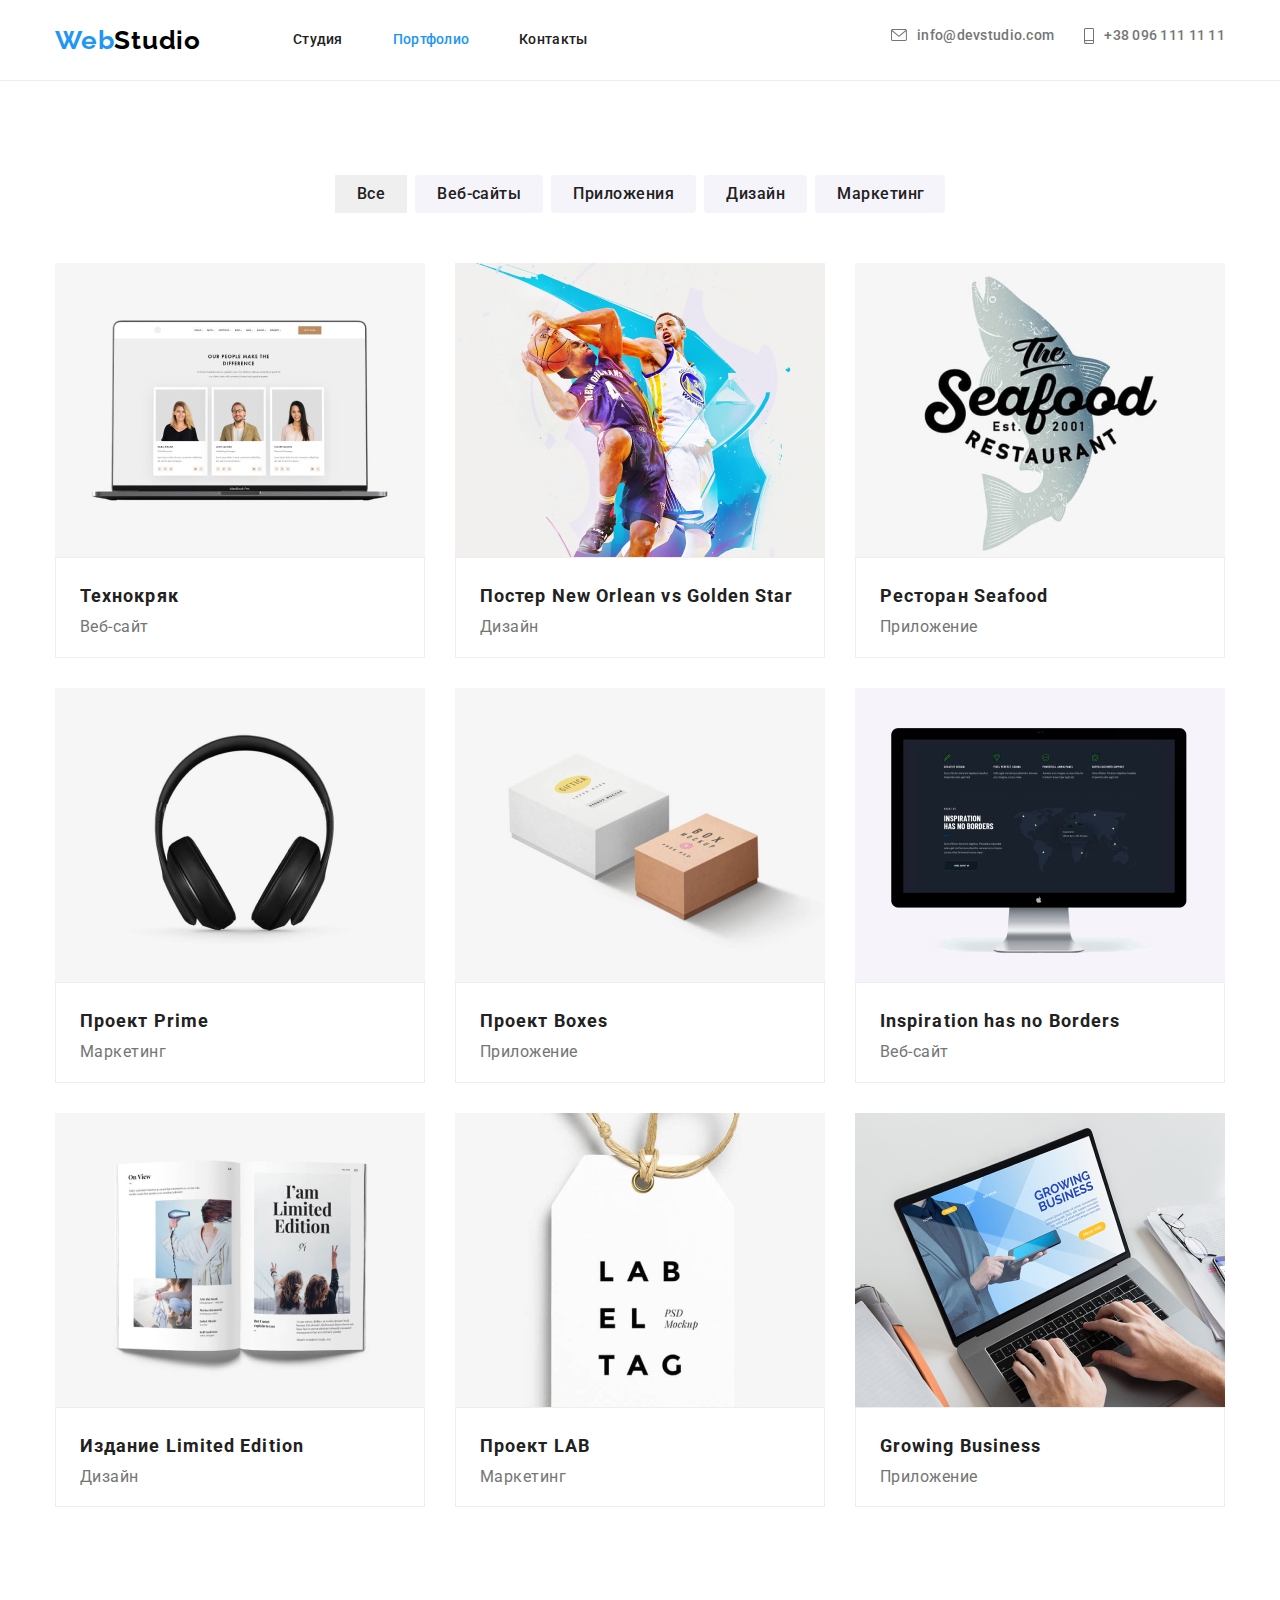
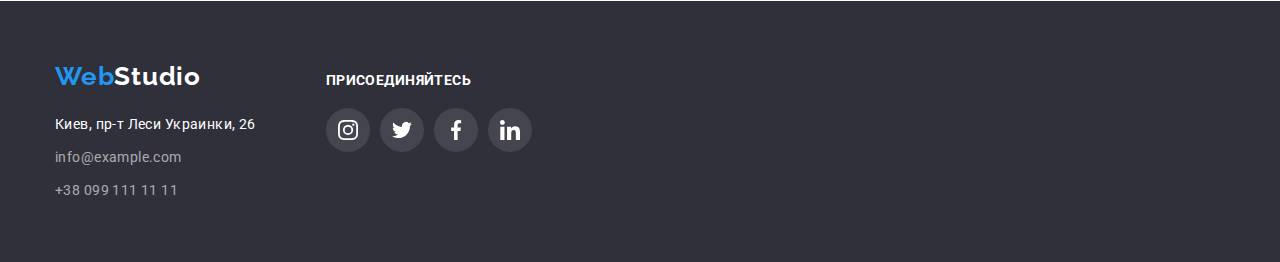
==== portfolio.html @ af6202e0 "hw-005" ====
<!DOCTYPE html>
<html lang="ru">
  <head>
    <meta charset="UTF-8" />
    <meta http-equiv="X-UA-Compatible" content="IE=edge" />
    <meta name="viewport" content="width=device-width, initial-scale=1.0" />
    <title>Portfolio</title>
    <link rel="preconnect" href="https://fonts.googleapis.com" />
    <link rel="preconnect" href="https://fonts.gstatic.com" crossorigin />
    <link
      href="https://fonts.googleapis.com/css2?family=Raleway:wght@400;700&family=Roboto:wght@400;500;700;900&display=swap"
      rel="stylesheet"
    />
    <link
      rel="stylesheet"
      href="https://cdnjs.cloudflare.com/ajax/libs/modern-normalize/1.1.0/modern-normalize.min.css"
    />
    <link rel="stylesheet" href="./css/styles.css" />
  </head>
  <body class="page">
    <!-- Heder section -->
    <header class="header">
      <div class="container main-nav">
        <nav class="header-nav">
          <a class="logo-link" href="" lang="en">Web<span class="accent">Studio</span></a>
          <ul class="header-list">
            <li class="header-item">
              <a class="header-link" href="./">Студия</a>
            </li>
            <li class="header-item">
              <a class="header-link current" href="./portfolio.html">Портфолио</a>
            </li>
            <li class="header-item">
              <a class="header-link" href="./">Контакты</a>
            </li>
          </ul>
        </nav>
        <ul class="kontakt">
          <li class="mail">
            <a class="header-mail" href="mailto:info@devstudio.com"
              ><svg class="envelope" aria-label="icon">
                <use href="./images/sprite.svg#envelope"></use></svg
              >info@devstudio.com
            </a>
          </li>
          <li class="item">
            <a class="header-phone" href="tel:+380961111111"
              ><svg class="smartphone" aria-label="icon">
                <use href="./images/sprite.svg#smartphone"></use></svg
              >+38 096 111 11 11
            </a>
          </li>
        </ul>
      </div>
    </header>

    <!-- Main section -->

    <main>
      <!-- Portfolio section -->

      <section class="img-portfolio">
        <div class="container">
          <ul class="list-but">
            <li><button class="all button current" type="button">Все</button></li>
            <li><button class="web button current" type="button">Веб-сайты</button></li>
            <li><button class="app button current" type="button">Приложения</button></li>
            <li><button class="dis button current" type="button">Дизайн</button></li>
            <li><button class="markt button current" type="button">Маркетинг</button></li>
          </ul>
        </div>
        <div class="img-container container">
          <ul class="img-list">
            <li>
              <a class="border">
                <img class="picture" src="./images/works/img.jpeg" alt="ноутбук" width="370" />
                <div class="textbild">
                  <h2 class="site">Технокряк</h2>
                  <p class="profession" lang="ru">Веб-сайт</p>
                </div>
              </a>
            </li>
            <li>
              <a class="border">
                <img
                  class="picture"
                  src="./images/works/poster.jpeg"
                  alt="баскетболисты"
                  width="370"
                />
                <div class="textbild">
                  <h2 class="site">Постер New Orlean vs Golden Star</h2>
                  <p class="profession" lang="en">Дизайн</p>
                </div>
              </a>
            </li>
            <li>
              <a class="border">
                <img
                  class="picture"
                  src="./images/works/restourant.jpeg"
                  alt="баскетболисты"
                  width="370"
                />
                <div class="textbild">
                  <h2 class="site">Ресторан Seafood</h2>
                  <p class="profession" lang="en">Приложение</p>
                </div>
              </a>
            </li>
            <li>
              <a class="border">
                <img class="picture" src="./images/works/prime.jpeg" alt="наушники" width="370" />
                <div class="textbild">
                  <h2 class="site">Проект Prime</h2>
                  <p class="profession" lang="en">Маркетинг</p>
                </div>
              </a>
            </li>
            <li>
              <a class="border">
                <img
                  class="picture"
                  src="./images/works/boxes.jpeg"
                  alt="две коробки"
                  width="370"
                />
                <div class="textbild">
                  <h2 class="site">Проект Boxes</h2>
                  <p class="profession" lang="en">Приложение</p>
                </div>
              </a>
            </li>
            <li>
              <a class="border">
                <img
                  class="picture"
                  src="./images/works/inspiration.jpeg"
                  alt="компьютер"
                  width="370"
                />
                <div class="textbild">
                  <h2 class="site">Inspiration has no Borders</h2>
                  <p class="profession" lang="en">Веб-сайт</p>
                </div>
              </a>
            </li>
            <li>
              <a class="border">
                <img class="picture" src="./images/works/izdanie.jpeg" alt="книга" width="370" />
                <div class="textbild">
                  <h2 class="site">Издание Limited Edition</h2>
                  <p class="profession" lang="en">Дизайн</p>
                </div>
              </a>
            </li>
            <li>
              <a class="border">
                <img
                  class="picture"
                  src="./images/works/lab.jpeg"
                  alt="бирка с логотипом"
                  width="370"
                />
                <div class="textbild">
                  <h2 class="site">Проект LAB</h2>
                  <p class="profession" lang="en">Маркетинг</p>
                </div>
              </a>
            </li>
            <li>
              <a class="border">
                <img
                  class="picture"
                  src="./images/works/growing-business.jpeg"
                  alt="ноутбук"
                  width="370"
                />
                <div class="textbild">
                  <h2 class="site">Growing Business</h2>
                  <p class="profession" lang="en">Приложение</p>
                </div>
              </a>
            </li>
          </ul>
        </div>
      </section>
    </main>
    <!-- Footer section -->
    <footer class="footer">
      <div class="container footer-positions">
        <div>
          <a class="logo-link-footer" href="" lang="en"
            >Web<span class="logo-accent">Studio</span></a
          >
          <address class="address">
            <p class="add">Киев, пр-т Леси Украинки, 26</p>
            <ul>
              <li class="mail">
                <a class="address-mail" href="mailto:info@example.com">info@example.com</a>
              </li>
              <li><a class="address-phone" href="tel:+380991111111">+38 099 111 11 11</a></li>
            </ul>
          </address>
        </div>
        <div class="footer-sociallist">
          <p class="soc-client">ПРИСОЕДИНЯЙТЕСЬ</p>
          <ul class="footer-icon-social">
            <li class="footer-social-list">
              <a class="footer-social-list-link">
                <svg class="footer-icon-svg" lang="en" aria-label="logo company">
                  <use href="./images/sprite.svg#instagram-1"></use>
                </svg>
              </a>
              <a class="footer-social-list-link">
                <svg class="footer-icon-svg" lang="en" aria-label="logo company">
                  <use href="./images/sprite.svg#twitter-1"></use>
                </svg>
              </a>
              <a class="footer-social-list-link">
                <svg class="footer-icon-svg" lang="en" aria-label="logo company">
                  <use href="./images/sprite.svg#facebook-1"></use>
                </svg>
              </a>
              <a class="footer-social-list-link">
                <svg class="footer-icon-svg" lang="en" aria-label="logo company">
                  <use href="./images/sprite.svg#linkedin-1"></use>
                </svg>
              </a>
            </li>
          </ul>
        </div>
      </div>
    </footer>
    <div>
      <ul>
        <li></li>
      </ul>
    </div>
  </body>
</html>
---- css/styles.css ----
html {
  box-sizing: border-box;
}

*,
*::before,
*::after {
  box-sizing: inherit;
}
/* resset */
h1,
h2,
h3,
h4,
p {
  margin-top: 0;
  margin-bottom: 0;
}

ul,
ol {
  margin-top: 0;
  margin-bottom: 0;
  padding-left: 0;
}

button {
  cursor: pointer;
}

.list {
  list-style: none;
}

.link {
  text-decoration: none;
}

/* resset */
ul {
  padding: 0;
  margin: 0;
  list-style: none;
}

:root {
  --background-dark-grey: #2f303a;
  --grey-color: #757575;
  --blue-logo-color: #2196f3;
  --dark-logo-color: #000000;
  --white-color: #ffffff;
  --current-color-dark: #212121;
  --light-gray-backg: #f5f4fa;
  --footer-primary-color: rgba(255, 255, 255, 0.6);
}

body {
  background-color: #ffffff;
  font-family: 'Raleway', sans-serif;
  font-family: 'Roboto', sans-serif;
}

/* =========== Header =============*/

.logo-link {
  width: 145px;
  font-family: 'Raleway';
  font-style: normal;
  font-weight: 700;
  font-size: 26px;
  line-height: 1.19;
  /* identical to box height */

  letter-spacing: 0.03em;
  text-decoration: none;
  margin-right: 93px;

  color: var(--blue-logo-color);
}
.accent {
  font-family: 'Raleway';
  font-style: normal;
  font-weight: 700;
  font-size: 26px;
  line-height: 1.19;
  /* identical to box height */

  letter-spacing: 0.03em;
  color: var(--dark-logo-color);
}
.header-link,
.header-mail,
.header-phone,
.address-mail,
.address-phone {
  text-decoration: none;
  color: var(--current-color-dark);
}
/* header-nav */

.header-link {
  font-family: 'Roboto';
  font-style: normal;
  font-weight: 500;
  font-size: 14px;
  line-height: 1.14;
  letter-spacing: 0.02em;

  color: var(--current-color-dark);
}
.header-link:hover,
:focus {
  color: var(--blue-logo-color);
}
.header-item .current {
  color: var(--blue-logo-color);
}
.envelope {
  margin-right: 10px;
  width: 16px;
  height: 12px;
  fill: currentColor;
}
.smartphone {
  margin-right: 10px;
  width: 10px;
  height: 16px;
  fill: currentColor;
}

.header-mail:hover,
.header-mail:focus,
.header-phone:hover,
.header-phone:focus {
  color: var(--blue-logo-color);
}

.header-mail {
  display: flex;
  align-items: center;
  font-family: 'Roboto';
  font-style: normal;
  font-weight: 500;
  font-size: 14px;
  line-height: 1.14;
  letter-spacing: 0.02em;
  margin-right: 30px;
  color: var(--grey-color);
}

.header-phone {
  display: flex;
  align-items: center;
  font-family: 'Roboto';
  font-style: normal;
  font-weight: 500;
  font-size: 14px;
  line-height: 1.14;
  letter-spacing: 0.02em;

  color: var(--grey-color);
}

.header-list .header-item:not(:last-child) {
  margin-right: 50px;
}

.kontakt {
  display: flex;
  margin-left: auto;
}
.kontakt .item + .item {
  margin-left: 50px;
}

.main-nav {
  display: flex;
  align-items: center;
}

.pege-header-container {
  display: flex;
  align-items: center;
}

.header-nav {
  display: flex;
  align-items: center;
}

.header-list .header-link {
  display: block;
  padding-top: 32px;
  padding-bottom: 32px;
}

.header-list {
  display: flex;
}

.container {
  width: 1200px;
  padding-left: 15px;
  padding-right: 15px;
  margin-left: auto;
  margin-right: auto;
}

/* =========== Header =============*/

/* ====== Section Hero ========== */

.hero {
  background-color: #c4c4c4;
  background-repeat: no-repeat;
  background-position: center;
  background-size: cover;
  background-image: linear-gradient(to right, rgba(47, 48, 58, 0.4), rgba(47, 48, 58, 0.4)),
    url(../images/header.jpeg);
}
.hero-title {
  margin-top: 0;
  margin-bottom: 0;
  font-family: 'Roboto';
  font-style: normal;
  font-weight: 900;
  font-size: 44px;
  line-height: 1.36;
  /* or 136% */

  letter-spacing: 0.06em;
  text-transform: uppercase;

  color: var(--white-color);
}

/* button */
.hero-btn {
  color: var(--white-color);
  background: var(--blue-logo-color);
  box-shadow: 0px 4px 4px rgba(0, 0, 0, 0.15);
}

.hero-btn {
  border: none;
  border-radius: 4px;
  padding: 10px 32px;
  display: inline-block;
  min-width: 200px;
  min-height: 50px;
  text-align: center;
  font-family: 'Roboto';
  font-style: normal;
  font-weight: 700;
  font-size: 16px;
  line-height: 30px;
}
.hero-btn:hover,
.hero-btn:focus {
  background: #138cef;
}

.hero {
  max-width: 1600px;
  height: 600px;
  margin-left: auto;
  margin-right: auto;
  padding-top: 200px;
  padding-bottom: 200px;
  text-align: center;
}

.hero-title {
  text-align: center;
  width: 696px;
  margin-left: auto;
  margin-right: auto;
  margin-bottom: 30px;
}

/* ====== Section Hero ========== */

/* ======== Section about ======== */
.about,
.about-team,
.team,
.regular-clients {
  padding-top: 94px;
  padding-bottom: 94px;
}
.about-team {
  padding-top: 0;
}
.about-title {
  padding: 0;
  margin: 0;
  font-family: 'Roboto';
  font-style: normal;
  font-weight: 700;
  font-size: 14px;
  line-height: 1.14;
  letter-spacing: 0.03em;
  text-transform: uppercase;

  color: var(--current-color-dark);
}
.about-item {
  padding: 0;
  margin: 0;
  font-family: 'Roboto';
  font-style: normal;
  font-weight: 400;
  font-size: 14px;
  line-height: 1.71;
  /* or 171% */

  letter-spacing: 0.03em;

  color: var(--grey-color);
}

.about-titlee {
  margin-bottom: 50px;
  font-family: 'Roboto';
  font-style: normal;
  font-weight: 700;
  font-size: 36px;
  line-height: 1.16;
  text-align: center;
  letter-spacing: 0.03em;

  color: var(--current-color-dark);
}
.page-about {
  display: flex;
  column-gap: 30px;
}

.about-title {
  width: 270px;
  margin-bottom: 10px;
  box-sizing: border-box;
}

.about-img {
  width: 370px;
}

.about-list {
  display: flex;
  align-items: center;
  column-gap: 30px;
}
.team-list {
  display: flex;
  gap: 30px;
}
.feature::before {
  display: block;
  content: '';
  height: 120px;
  background-repeat: no-repeat;
  background-position: center;
  background-color: #f5f4fa;
  margin-bottom: 30px;
  border-radius: 4px;
  background-size: 70px;
}
.icon-antenna::before {
  background-image: url(../images/svg/antenna\ 1.svg);
}
.icon-clock::before {
  background-image: url(../images/svg/clock\ 1\ .svg);
}
.icon-diagram::before {
  background-image: url(../images/svg/diagram\ 1.svg);
}
.icon-astronaut::before {
  background-image: url(../images/svg/astronaut\ 1\ .svg);
}
/* ======== Section about ======== */

/* ======== Section team ========= */

img {
  display: block;
  max-width: 100%;
  height: auto;
}
.team-item {
  background-color: #ffffff;
  box-shadow: 0px 1px 3px rgba(0, 0, 0, 0.12), 0px 1px 1px rgba(0, 0, 0, 0.14),
    0px 2px 1px rgba(0, 0, 0, 0.2);
  border-radius: 0px 0px 4px 4px;
}

.team {
  background: #f5f4fa;
}
.it-team {
  margin-bottom: 50px;
  font-family: 'Roboto';
  font-style: normal;
  font-weight: 700;
  font-size: 36px;
  line-height: 1.16;
  text-align: center;
  letter-spacing: 0.03em;

  color: var(--current-color-dark);
}

.it {
  width: auto;
  margin-top: 30px;
  margin-bottom: 10px;
  text-align: center;
  font-family: 'Roboto';
  font-style: normal;
  font-weight: 500;
  font-size: 16px;
  line-height: 1.18;
  /* identical to box height */

  letter-spacing: 0.03em;

  color: var(--current-color-dark);
}

.client {
  margin-bottom: 50px;
  font-family: 'Roboto';
  font-style: normal;
  font-weight: 700;
  font-size: 36px;
  line-height: 42px;
  text-align: center;
  letter-spacing: 0.03em;
  color: var(--current-color-dark);
}

.regular-clients {
  background-color: var(--white-color);
}

.client-list {
  display: flex;
  gap: 30px;
}

.logo-client {
  width: 106px;
  height: 60px;
  fill: #afb1b8;
}
.farbe:hover .logo-client,
.farbe:focus .logo-client {
  fill: var(--blue-logo-color);
}
.client-link-item:hover,
.client-link-item:focus {
  border-color: var(--blue-logo-color);
}
.farbe {
  display: flex;
  width: 100%;
  height: 100%;
  justify-content: center;
  align-items: center;
}

.client-link-item {
  display: flex;
  width: 170px;
  height: 92px;
  align-items: center;
  justify-content: center;
  border: 1px solid #afb1b8;
  border-radius: 4px;
  cursor: pointer;
}

/* ---------- S V G ---------------*/
.icon-social {
  display: flex;
  justify-content: center;
  align-items: center;
  margin-bottom: 30px;
}
.icon-svg {
  width: 20px;
  height: 20px;
  fill: #afb1b8;
}
.social-list-link:hover .icon-svg,
.social-list-link:focus .icon-svg {
  fill: var(--white-color);
}
.social-list-link:hover,
.social-list-link:focus {
  background-color: #2196f3;
}
.social-list {
  display: flex;
  column-gap: 10px;
}
.social-list-link {
  display: flex;
  align-items: center;
  justify-content: center;
  border: none;
  width: 44px;
  height: 44px;
  border-radius: 50%;
}

/* ---------- S V G ---------------*/

/* ======== Section team ========= */

/* ========= Footer ============= */

footer {
  background-color: #2f303a;
  color: rgba(255, 255, 255, 0.6);
}
.logo-accent {
  font-family: 'Raleway';
  font-style: normal;
  font-weight: 700;
  font-size: 26px;
  line-height: 1.2;
  /* identical to box height */

  letter-spacing: 0.03em;
  color: var(--white-color);
}
.address {
  margin-top: 20px;
  font-family: 'Roboto';
  font-style: normal;
  font-weight: 400;
  font-size: 14px;
  line-height: 1.71;
  /* or 171% */

  letter-spacing: 0.03em;

  color: var(--white-color);
}
.address-mail,
.address-phone {
  font-family: 'Roboto';
  font-style: normal;
  font-weight: 400;
  font-size: 14px;
  line-height: 1.71;
  /* or 171% */

  letter-spacing: 0.03em;

  color: rgba(255, 255, 255, 0.6);
}

/* =========footer svg ==========*/
.soc-client {
  font-family: 'Roboto';
  font-style: normal;
  font-weight: 700;
  font-size: 14px;
  line-height: 16px;
  letter-spacing: 0.03em;
  text-transform: uppercase;
  color: var(--white-color);
  margin-bottom: 20px;
}
.footer-icon-social {
  display: flex;
  justify-content: center;
  align-items: center;
}
.footer-icon-svg {
  width: 20px;
  height: 20px;
  fill: var(--white-color);
}
.footer-social-list-link:hover .icon-svg,
.footer-social-list-link:focus .icon-svg {
  fill: var(--white-color);
}
.footer-social-list-link:hover,
.footer-social-list-link:focus {
  background-color: #2196f3;
}
.footer-social-list {
  display: flex;
  column-gap: 10px;
}
.footer-social-list-link {
  display: flex;
  align-items: center;
  justify-content: center;
  border: none;
  width: 44px;
  height: 44px;
  border-radius: 50%;
  background: rgba(255, 255, 255, 0.1);
}
.footer-positions {
  display: flex;
  align-items: baseline;
}
.footer-sociallist {
  margin-left: 70px;
}
/* ========= Footer ============= */

/* ========= Portfolio =============*/

.profession {
  width: auto;
  font-family: 'Roboto';
  font-style: normal;
  font-weight: 400;
  font-size: 16px;
  line-height: 1.18;
  /* identical to box height */

  letter-spacing: 0.03em;

  color: var(--grey-color);
}
.it-profession {
  width: auto;
  text-align: center;
  margin-left: 24px;
  margin-right: 24px;
  margin-bottom: 16px;
  font-family: 'Roboto';
  font-style: normal;
  font-weight: 400;
  font-size: 16px;
  line-height: 1.18;
  /* identical to box height */

  letter-spacing: 0.03em;

  color: var(--grey-color);
}

/* ======== footer section ========= */

.logo-link-footer {
  width: 145px;
  font-family: 'Raleway';
  font-style: normal;
  font-weight: 700;
  font-size: 26px;
  line-height: 1.19;
  /* identical to box height */

  letter-spacing: 0.03em;
  text-decoration: none;

  color: var(--blue-logo-color);
}
.footer {
  padding-top: 60px;
  padding-bottom: 60px;
}

.add {
  margin-bottom: 9px;
}
.mail {
  margin-bottom: 9px;
}
.address-mail {
  box-sizing: border-box;
  margin-right: auto;
}
.address-phone {
  box-sizing: border-box;
  margin-right: auto;
}
.footer-container {
  box-sizing: border-box;
  width: 1200px;
  padding-left: 15px;
  padding-right: 15px;
  margin: 0 auto;
}
/* ======== footer section ========= */

/* ======== portfolio ============== */

.header {
  border-bottom: 1px solid #ececec;
}

.img-portfolio {
  padding-top: 94px;
  padding-bottom: 94px;
}

.portfolio {
  text-align: center;
}
.border {
  display: block;
}
.border:hover,
.border:focus {
  box-shadow: 0px 1px 1px rgba(0, 0, 0, 0.12), 0px 4px 4px rgba(0, 0, 0, 0.06),
    1px 4px 6px rgba(0, 0, 0, 0.16);
}

.list-but {
  margin-bottom: 50px;
  display: flex;
  align-items: center;
  column-gap: 8px;
  justify-content: center;
}

.img-list {
  display: flex;
  flex-wrap: wrap;
  gap: 30px;
}

.textbild {
  padding: 20px 24px;
  border: 1px solid #eeeeee;
}

.img-border {
  background: #ffffff;
}

/* portfolio button */

.button {
  border: none;
  padding: 6px 22px;
}

.all {
  font-family: 'Roboto';
  font-style: normal;
  font-weight: 500;
  font-size: 16px;
  line-height: 1.62;
  /* identical to box height, or 162% */

  text-align: center;
  letter-spacing: 0.03em;

  color: #212121;

  /* shadow-middle */
}

.all:hover,
.all:focus {
  color: #ffffff;
  background: var(--blue-logo-color);
  box-shadow: 0px 3px 1px rgba(0, 0, 0, 0.1), 0px 1px 2px rgba(0, 0, 0, 0.08),
    0px 2px 2px rgba(0, 0, 0, 0.12);
  border-radius: 4px;
}

.button .current {
  color: var(--blue-logo-color);
}
.web {
  font-family: 'Roboto';
  font-style: normal;
  font-weight: 500;
  font-size: 16px;
  line-height: 1.62;
  /* identical to box height, or 162% */

  text-align: center;
  letter-spacing: 0.03em;

  color: #212121;
  background: #f5f4fa;
  border-radius: 4px;
}

.web:hover,
.web:focus {
  color: #ffffff;
  background: var(--blue-logo-color);
}

.app {
  width: 145px;
  font-family: 'Roboto';
  font-style: normal;
  font-weight: 500;
  font-size: 16px;
  line-height: 1.62;
  /* identical to box height, or 162% */

  text-align: center;
  letter-spacing: 0.03em;

  color: #212121;
  background: #f5f4fa;
  border-radius: 4px;
}

.app:hover,
.app:focus {
  color: #ffffff;
  background: var(--blue-logo-color);
}

.dis {
  width: 103px;
  font-family: 'Roboto';
  font-style: normal;
  font-weight: 500;
  font-size: 16px;
  line-height: 1.62;
  /* identical to box height, or 162% */

  text-align: center;
  letter-spacing: 0.03em;

  color: #212121;
  background: #f5f4fa;
  border-radius: 4px;
}

.dis:hover,
.dis:focus {
  color: #ffffff;
  background: var(--blue-logo-color);
}

.markt {
  width: 130px;
  font-family: 'Roboto';
  font-style: normal;
  font-weight: 500;
  font-size: 16px;
  line-height: 1.62;
  /* identical to box height, or 162% */

  text-align: center;
  letter-spacing: 0.03em;

  color: #212121;
  background: #f5f4fa;
  border-radius: 4px;
}
.markt:hover,
.markt:focus {
  color: #ffffff;
  background: var(--blue-logo-color);
}

/* наши возможности */
.site {
  margin-bottom: 4px;
  font-family: 'Roboto';
  font-style: normal;
  font-weight: 700;
  font-size: 18px;
  line-height: 2;
  /* identical to box height, or 200% */

  letter-spacing: 0.06em;
  color: var(--current-color-dark);
}

/* ======== portfolio ============== */
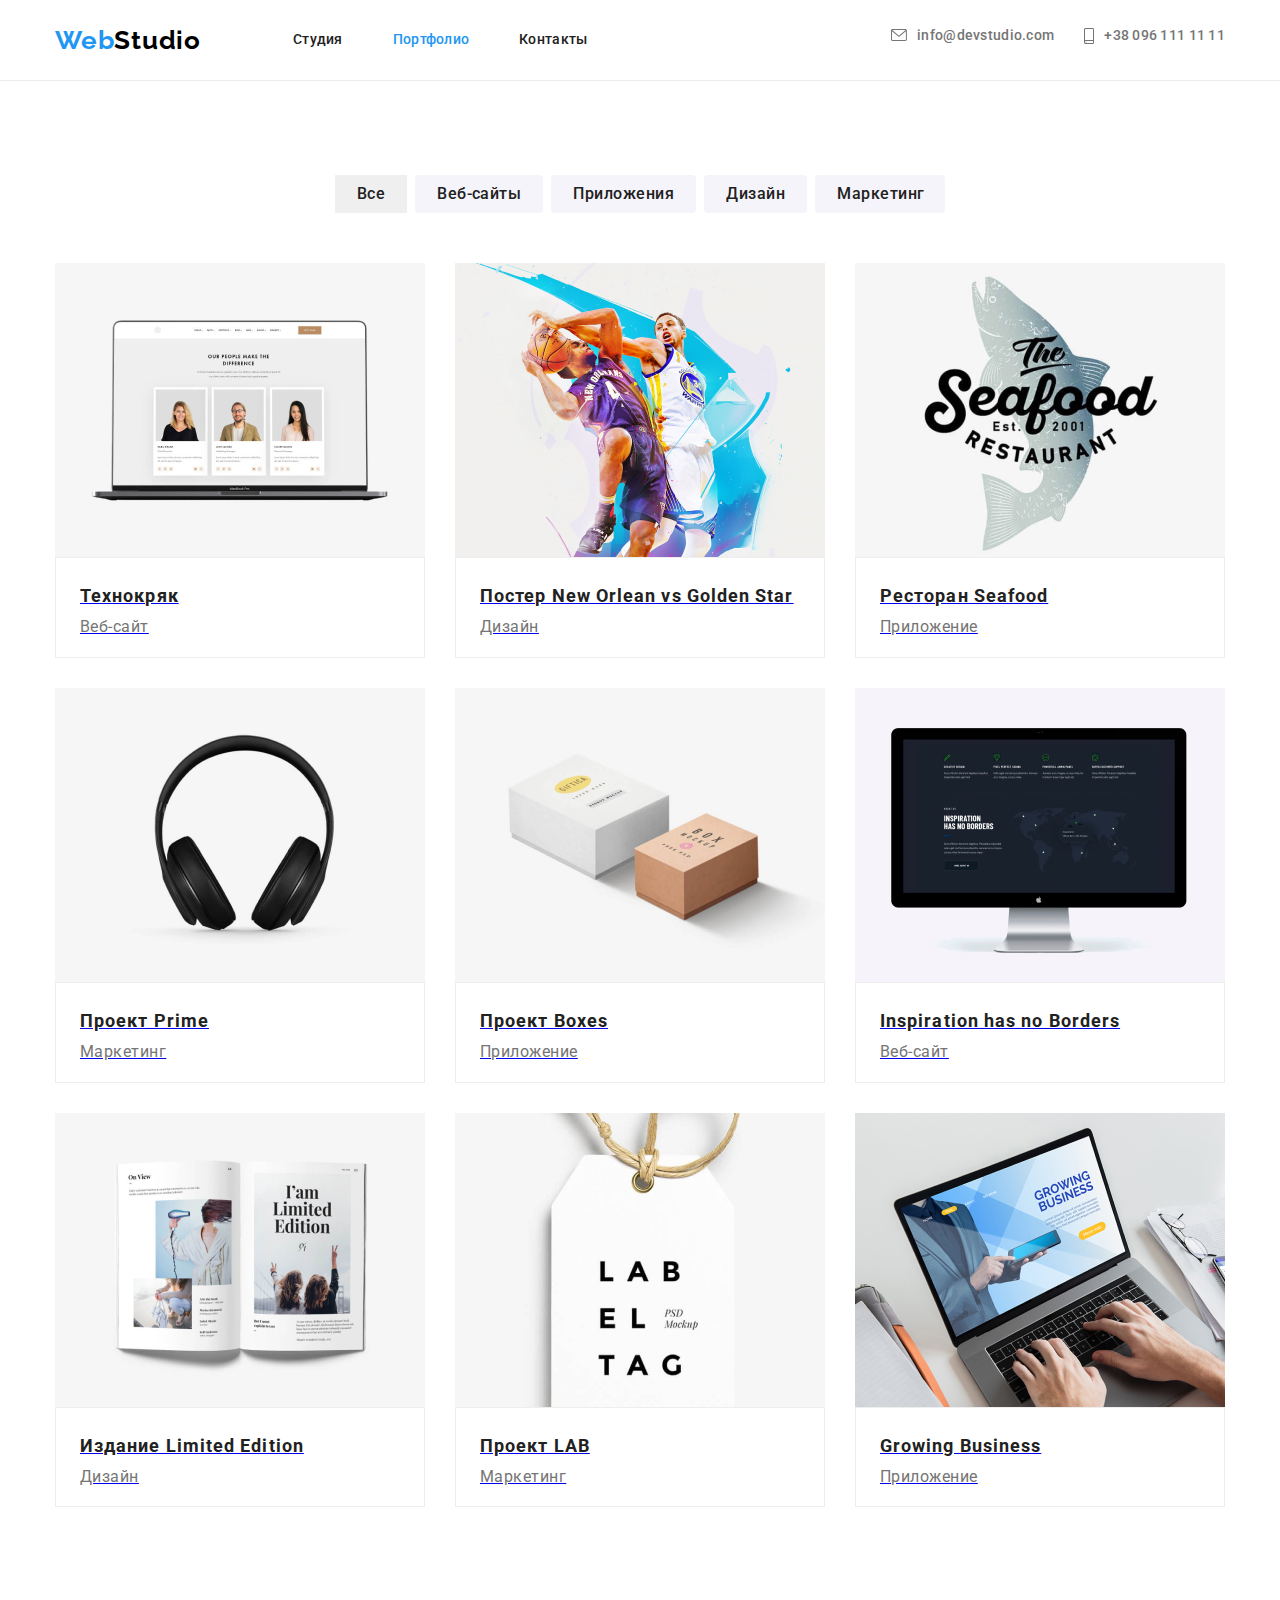
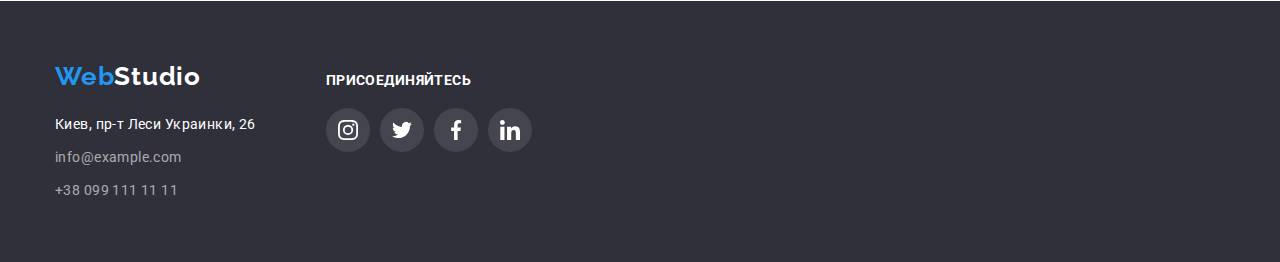
==== commit 3f44ec4d: "Доделать модальное окно." ====
--- a/portfolio.html
+++ b/portfolio.html
@@ -72,8 +72,16 @@
         <div class="img-container container">
           <ul class="img-list">
             <li>
-              <a class="border">
-                <img class="picture" src="./images/works/img.jpeg" alt="ноутбук" width="370" />
+              <a href="#" class="border">
+                <div class="img-overlay">
+                  <img class="picture" src="./images/works/img.jpeg" alt="ноутбук" width="370" />
+                  <p class="overlay">
+                    Ресурс пропонує комплексні пропозиції з різним рівнем функціоналу та сервісів.
+                    Все це дозволить відвідувачу отримати вичерпні відомості про компанію чи
+                    приватну особу.
+                  </p>
+                </div>
+
                 <div class="textbild">
                   <h2 class="site">Технокряк</h2>
                   <p class="profession" lang="ru">Веб-сайт</p>
@@ -81,13 +89,20 @@
               </a>
             </li>
             <li>
-              <a class="border">
-                <img
-                  class="picture"
-                  src="./images/works/poster.jpeg"
-                  alt="баскетболисты"
-                  width="370"
-                />
+              <a href="#" class="border">
+                <div class="img-overlay">
+                  <img
+                    class="picture"
+                    src="./images/works/poster.jpeg"
+                    alt="баскетболисты"
+                    width="370"
+                  />
+                  <p class="overlay">
+                    Ресурс пропонує комплексні пропозиції з різним рівнем функціоналу та сервісів.
+                    Все це дозволить відвідувачу отримати вичерпні відомості про компанію чи
+                    приватну особу.
+                  </p>
+                </div>
                 <div class="textbild">
                   <h2 class="site">Постер New Orlean vs Golden Star</h2>
                   <p class="profession" lang="en">Дизайн</p>
@@ -95,13 +110,20 @@
               </a>
             </li>
             <li>
-              <a class="border">
-                <img
-                  class="picture"
-                  src="./images/works/restourant.jpeg"
-                  alt="баскетболисты"
-                  width="370"
-                />
+              <a href="#" class="border">
+                <div class="img-overlay">
+                  <img
+                    class="picture"
+                    src="./images/works/restourant.jpeg"
+                    alt="баскетболисты"
+                    width="370"
+                  />
+                  <p class="overlay">
+                    Ресурс пропонує комплексні пропозиції з різним рівнем функціоналу та сервісів.
+                    Все це дозволить відвідувачу отримати вичерпні відомості про компанію чи
+                    приватну особу.
+                  </p>
+                </div>
                 <div class="textbild">
                   <h2 class="site">Ресторан Seafood</h2>
                   <p class="profession" lang="en">Приложение</p>
@@ -109,8 +131,15 @@
               </a>
             </li>
             <li>
-              <a class="border">
-                <img class="picture" src="./images/works/prime.jpeg" alt="наушники" width="370" />
+              <a href="#" class="border">
+                <div class="img-overlay">
+                  <img class="picture" src="./images/works/prime.jpeg" alt="наушники" width="370" />
+                  <p class="overlay">
+                    Ресурс пропонує комплексні пропозиції з різним рівнем функціоналу та сервісів.
+                    Все це дозволить відвідувачу отримати вичерпні відомості про компанію чи
+                    приватну особу.
+                  </p>
+                </div>
                 <div class="textbild">
                   <h2 class="site">Проект Prime</h2>
                   <p class="profession" lang="en">Маркетинг</p>
@@ -118,13 +147,20 @@
               </a>
             </li>
             <li>
-              <a class="border">
-                <img
-                  class="picture"
-                  src="./images/works/boxes.jpeg"
-                  alt="две коробки"
-                  width="370"
-                />
+              <a href="#" class="border">
+                <div class="img-overlay">
+                  <img
+                    class="picture"
+                    src="./images/works/boxes.jpeg"
+                    alt="две коробки"
+                    width="370"
+                  />
+                  <p class="overlay">
+                    Ресурс пропонує комплексні пропозиції з різним рівнем функціоналу та сервісів.
+                    Все це дозволить відвідувачу отримати вичерпні відомості про компанію чи
+                    приватну особу.
+                  </p>
+                </div>
                 <div class="textbild">
                   <h2 class="site">Проект Boxes</h2>
                   <p class="profession" lang="en">Приложение</p>
@@ -132,13 +168,20 @@
               </a>
             </li>
             <li>
-              <a class="border">
-                <img
-                  class="picture"
-                  src="./images/works/inspiration.jpeg"
-                  alt="компьютер"
-                  width="370"
-                />
+              <a href="#" class="border">
+                <div class="img-overlay">
+                  <img
+                    class="picture"
+                    src="./images/works/inspiration.jpeg"
+                    alt="компьютер"
+                    width="370"
+                  />
+                  <p class="overlay">
+                    Ресурс пропонує комплексні пропозиції з різним рівнем функціоналу та сервісів.
+                    Все це дозволить відвідувачу отримати вичерпні відомості про компанію чи
+                    приватну особу.
+                  </p>
+                </div>
                 <div class="textbild">
                   <h2 class="site">Inspiration has no Borders</h2>
                   <p class="profession" lang="en">Веб-сайт</p>
@@ -146,8 +189,15 @@
               </a>
             </li>
             <li>
-              <a class="border">
-                <img class="picture" src="./images/works/izdanie.jpeg" alt="книга" width="370" />
+              <a href="#" class="border">
+                <div class="img-overlay">
+                  <img class="picture" src="./images/works/izdanie.jpeg" alt="книга" width="370" />
+                  <p class="overlay">
+                    Ресурс пропонує комплексні пропозиції з різним рівнем функціоналу та сервісів.
+                    Все це дозволить відвідувачу отримати вичерпні відомості про компанію чи
+                    приватну особу.
+                  </p>
+                </div>
                 <div class="textbild">
                   <h2 class="site">Издание Limited Edition</h2>
                   <p class="profession" lang="en">Дизайн</p>
@@ -155,13 +205,20 @@
               </a>
             </li>
             <li>
-              <a class="border">
-                <img
-                  class="picture"
-                  src="./images/works/lab.jpeg"
-                  alt="бирка с логотипом"
-                  width="370"
-                />
+              <a href="#" class="border">
+                <div class="img-overlay">
+                  <img
+                    class="picture"
+                    src="./images/works/lab.jpeg"
+                    alt="бирка с логотипом"
+                    width="370"
+                  />
+                  <p class="overlay">
+                    Ресурс пропонує комплексні пропозиції з різним рівнем функціоналу та сервісів.
+                    Все це дозволить відвідувачу отримати вичерпні відомості про компанію чи
+                    приватну особу.
+                  </p>
+                </div>
                 <div class="textbild">
                   <h2 class="site">Проект LAB</h2>
                   <p class="profession" lang="en">Маркетинг</p>
@@ -169,13 +226,20 @@
               </a>
             </li>
             <li>
-              <a class="border">
-                <img
-                  class="picture"
-                  src="./images/works/growing-business.jpeg"
-                  alt="ноутбук"
-                  width="370"
-                />
+              <a href="#" class="border">
+                <div class="img-overlay">
+                  <img
+                    class="picture"
+                    src="./images/works/growing-business.jpeg"
+                    alt="ноутбук"
+                    width="370"
+                  />
+                  <p class="overlay">
+                    Ресурс пропонує комплексні пропозиції з різним рівнем функціоналу та сервісів.
+                    Все це дозволить відвідувачу отримати вичерпні відомості про компанію чи
+                    приватну особу.
+                  </p>
+                </div>
                 <div class="textbild">
                   <h2 class="site">Growing Business</h2>
                   <p class="profession" lang="en">Приложение</p>
--- a/css/styles.css
+++ b/css/styles.css
@@ -52,6 +52,7 @@
   --current-color-dark: #212121;
   --light-gray-backg: #f5f4fa;
   --footer-primary-color: rgba(255, 255, 255, 0.6);
+  --transition-dur-and-func: 250ms linear;
 }
 
 body {
@@ -111,6 +112,7 @@
 .header-link:hover,
 :focus {
   color: var(--blue-logo-color);
+  transition: var(--transition-dur-and-func);
 }
 .header-item .current {
   color: var(--blue-logo-color);
@@ -133,6 +135,7 @@
 .header-phone:hover,
 .header-phone:focus {
   color: var(--blue-logo-color);
+  transition: var(--transition-dur-and-func);
 }
 
 .header-mail {
@@ -258,6 +261,7 @@
 .hero-btn:hover,
 .hero-btn:focus {
   background: #138cef;
+  transition: var(--transition-dur-and-func);
 }
 
 .hero {
@@ -380,6 +384,34 @@
 }
 /* ======== Section about ======== */
 
+/* ======== Section about Lable======== */
+.containerr {
+  position: relative;
+}
+.wrapper {
+  position: relative;
+  margin: 0 0;
+}
+.lable1 {
+  display: flex;
+  justify-content: center;
+  align-items: center;
+  font-family: 'Roboto';
+  font-style: normal;
+  font-weight: 700;
+  font-size: 14px;
+  line-height: 16px;
+  text-align: center;
+  letter-spacing: 0.03em;
+  text-transform: uppercase;
+  width: 370px;
+  height: 70px;
+  color: #ffffff;
+  background: rgba(47, 48, 58, 0.8);
+  position: absolute;
+  bottom: 0%;
+}
+/* ======== Section about Lable======== */
 /* ======== Section team ========= */
 
 img {
@@ -456,10 +488,12 @@
 .farbe:hover .logo-client,
 .farbe:focus .logo-client {
   fill: var(--blue-logo-color);
+  transition: var(--transition-dur-and-func);
 }
 .client-link-item:hover,
 .client-link-item:focus {
   border-color: var(--blue-logo-color);
+  transition: var(--transition-dur-and-func);
 }
 .farbe {
   display: flex;
@@ -495,6 +529,7 @@
 .social-list-link:hover .icon-svg,
 .social-list-link:focus .icon-svg {
   fill: var(--white-color);
+  transition: var(--transition-dur-and-func);
 }
 .social-list-link:hover,
 .social-list-link:focus {
@@ -512,6 +547,7 @@
   width: 44px;
   height: 44px;
   border-radius: 50%;
+  transition: var(--transition-dur-and-func);
 }
 
 /* ---------- S V G ---------------*/
@@ -605,6 +641,7 @@
   height: 44px;
   border-radius: 50%;
   background: rgba(255, 255, 255, 0.1);
+  transition: var(--transition-dur-and-func);
 }
 .footer-positions {
   display: flex;
@@ -647,7 +684,39 @@
 
   color: var(--grey-color);
 }
-
+/* ======== portfolio ============== */
+/* ======== overlay portfolio bilder ============== */
+.img-overlay {
+  position: relative;
+  overflow: hidden;
+}
+.border:hover .overlay,
+.border:focus .overlay {
+  transform: translateY(0%);
+}
+.overlay {
+  font-family: 'Roboto';
+  font-style: normal;
+  font-weight: 400;
+  font-size: 18px;
+  line-height: 28px;
+  /* or 156% */
+
+  letter-spacing: 0.03em;
+
+  color: #ffffff;
+  width: 100%;
+  height: 100%;
+  padding: 63px 24px;
+  background: rgba(33, 150, 243, 0.9);
+  position: absolute;
+  top: 0;
+  left: 0;
+  overflow: auto;
+  transform: translateY(100%);
+  transition: transform 250ms linear;
+}
+/* ======== overlay portfolio bilder ============== */
 /* ======== footer section ========= */
 
 .logo-link-footer {
@@ -665,6 +734,8 @@
   color: var(--blue-logo-color);
 }
 .footer {
+  max-width: 1600px;
+  margin: auto;
   padding-top: 60px;
   padding-bottom: 60px;
 }
@@ -695,6 +766,8 @@
 /* ======== portfolio ============== */
 
 .header {
+  max-width: 1600px;
+  margin: auto;
   border-bottom: 1px solid #ececec;
 }
 
@@ -708,11 +781,13 @@
 }
 .border {
   display: block;
+  cursor: pointer;
 }
 .border:hover,
 .border:focus {
   box-shadow: 0px 1px 1px rgba(0, 0, 0, 0.12), 0px 4px 4px rgba(0, 0, 0, 0.06),
     1px 4px 6px rgba(0, 0, 0, 0.16);
+  transition: var(--transition-dur-and-func);
 }
 
 .list-but {
@@ -768,6 +843,7 @@
   box-shadow: 0px 3px 1px rgba(0, 0, 0, 0.1), 0px 1px 2px rgba(0, 0, 0, 0.08),
     0px 2px 2px rgba(0, 0, 0, 0.12);
   border-radius: 4px;
+  transition: var(--transition-dur-and-func);
 }
 
 .button .current {
@@ -793,6 +869,7 @@
 .web:focus {
   color: #ffffff;
   background: var(--blue-logo-color);
+  transition: var(--transition-dur-and-func);
 }
 
 .app {
@@ -816,6 +893,7 @@
 .app:focus {
   color: #ffffff;
   background: var(--blue-logo-color);
+  transition: var(--transition-dur-and-func);
 }
 
 .dis {
@@ -839,6 +917,7 @@
 .dis:focus {
   color: #ffffff;
   background: var(--blue-logo-color);
+  transition: var(--transition-dur-and-func);
 }
 
 .markt {
@@ -861,6 +940,7 @@
 .markt:focus {
   color: #ffffff;
   background: var(--blue-logo-color);
+  transition: var(--transition-dur-and-func);
 }
 
 /* наши возможности */
@@ -878,3 +958,38 @@
 }
 
 /* ======== portfolio ============== */
+.backdrop {
+  position: fixed;
+  top: 0;
+  left: 0;
+  z-index: 100;
+  width: 100%;
+  height: 100%;
+  background-color: rgba(0, 0, 0, 0.2);
+}
+.modal {
+  width: 528px;
+  height: 581px;
+  position: absolute;
+  top: 50%;
+  left: 50%;
+  transform: translate(-50%, -50%);
+  background-color: #ffffff;
+  box-shadow: 0px 1px 3px rgba(0, 0, 0, 0.12), 0px 1px 1px rgba(0, 0, 0, 0.14),
+    0px 2px 1px rgba(0, 0, 0, 0.2);
+  border-radius: 4px;
+}
+.modal-close-btn {
+  position: absolute;
+  top: 8px;
+  right: 8px;
+  display: flex;
+  align-items: center;
+  justify-content: center;
+  width: 30px;
+  height: 30px;
+  padding: 0;
+  border-radius: 50%;
+  background-color: transparent;
+  border: 1px solid rgba(0, 0, 0, 0.1);
+}
